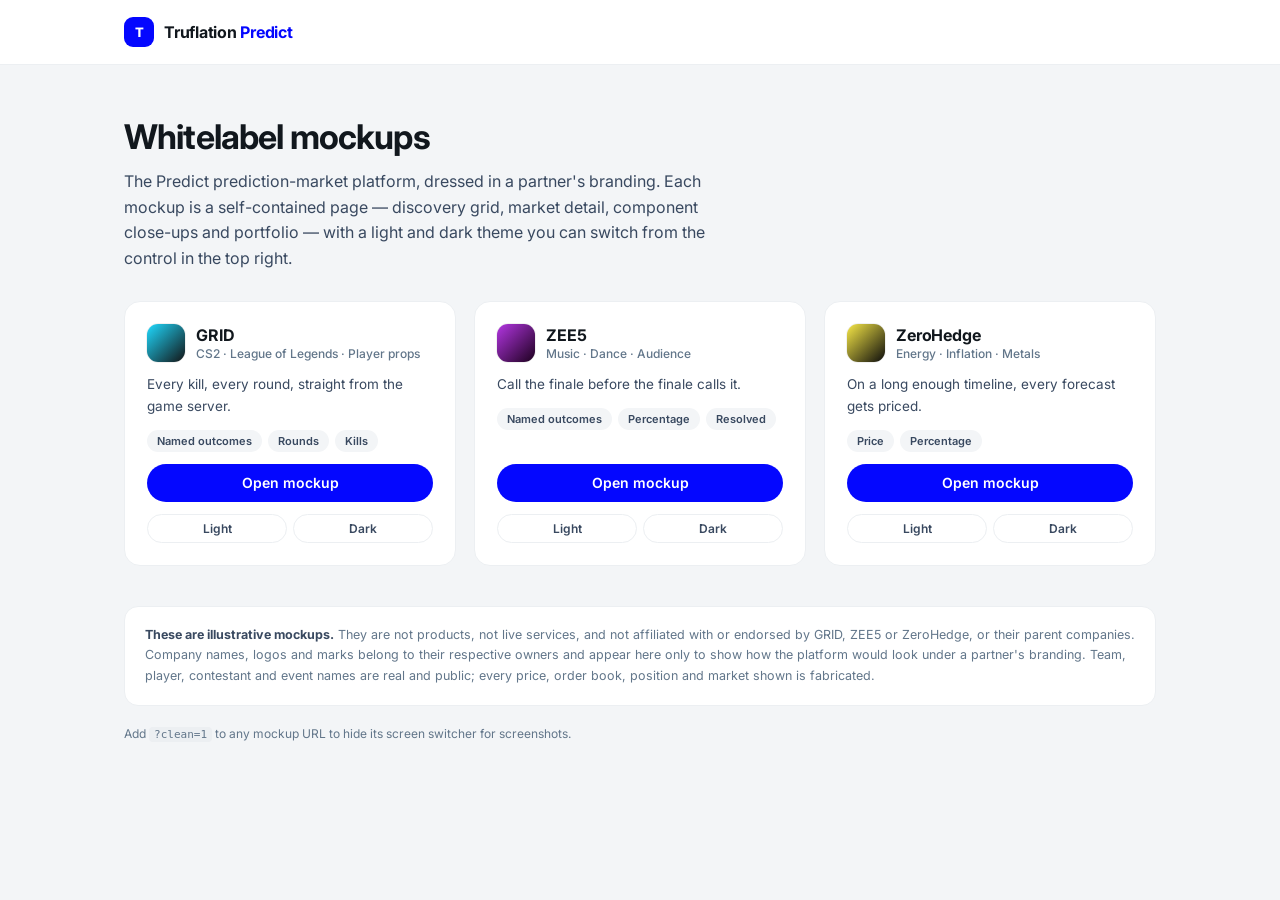
==== index.html @ 8caf2c41 "Sync mockups from sovereign-mocks@51d8900" ====
<!doctype html>
<html lang="en">
<head>
<meta charset="utf-8" />
<meta name="viewport" content="width=device-width, initial-scale=1" />
<title>Predict — Whitelabel Mockups</title>
<!-- Public but not advertised to search engines. These pages carry third-party
     brand marks for demonstration; keeping them out of the index limits how far
     they travel. Delete this one line to make them discoverable. -->
<meta name="robots" content="noindex, nofollow" />
<meta name="description" content="Illustrative whitelabel mockups of the Predict prediction-market platform." />
<link rel="preconnect" href="https://fonts.googleapis.com" />
<link rel="preconnect" href="https://fonts.gstatic.com" crossorigin />
<link rel="stylesheet" href="https://fonts.googleapis.com/css2?family=Inter:wght@400;500;600;700&display=swap" />
<style>
:root {
  --brand: #0407FF; --brand-dark: #0305CC; --brand-tint: #E9EAFF;
  --n-800: #11171D; --n-600: #394960; --n-500: #62768A;
  --n-200: #ECEFF2; --n-150: #F3F5F7; --n-0: #FFFFFF;
  --font: 'Inter', -apple-system, BlinkMacSystemFont, 'Segoe UI', Roboto, sans-serif;
}
* { box-sizing: border-box; }
html, body { margin: 0; padding: 0; }
body { font-family: var(--font); background: var(--n-150); color: var(--n-800); -webkit-font-smoothing: antialiased; }
a { color: inherit; text-decoration: none; }
code { background: var(--n-200); border-radius: 4px; padding: 1px 5px; font-size: .92em; }
.wrap { max-width: 1080px; margin: 0 auto; padding: 0 24px; }

header { background: var(--n-0); border-bottom: 1px solid var(--n-200); }
.head { display: flex; align-items: center; gap: 10px; height: 64px; }
.glyph { width: 30px; height: 30px; border-radius: 9px; display: grid; place-items: center;
         background: var(--brand); color: #fff; font-weight: 800; font-size: 13px; }
.head b { font-size: 16px; font-weight: 700; letter-spacing: -.015em; }
.head b em { font-style: normal; color: var(--brand); }

.hero { padding: 52px 0 30px; }
.hero h1 { margin: 0 0 12px; font-size: 34px; line-height: 1.18; font-weight: 700; letter-spacing: -.025em; }
.hero p { margin: 0; max-width: 62ch; font-size: 16px; line-height: 1.6; color: var(--n-600); }

.grid { display: grid; grid-template-columns: repeat(auto-fit, minmax(280px, 1fr)); gap: 18px; padding-bottom: 40px; }
.card { display: flex; flex-direction: column; gap: 12px; background: var(--n-0);
        border: 1px solid var(--n-200); border-radius: 16px; padding: 22px;
        transition: transform .18s, box-shadow .18s; }
.card:hover { transform: translateY(-2px); box-shadow: 0 12px 30px rgba(15,23,42,.10); }
.card__top { display: flex; align-items: center; gap: 11px; }
.swatch { width: 38px; height: 38px; border-radius: 11px; flex: none; outline: 1px solid rgba(0,0,0,.06); }
.card__top b { font-size: 16px; font-weight: 700; letter-spacing: -.01em; }
.card__top span { display: block; font-size: 12px; font-weight: 500; color: var(--n-500); margin-top: 1px; }
.card p { margin: 0; font-size: 13.5px; line-height: 1.6; color: var(--n-600); }
.tags { display: flex; flex-wrap: wrap; gap: 6px; }
.tag { font-size: 11px; font-weight: 600; color: var(--n-600); background: var(--n-150);
       border-radius: 999px; padding: 4px 10px; }
.open { margin-top: auto; display: inline-flex; align-items: center; justify-content: center;
        height: 38px; border-radius: 999px; background: var(--brand); color: #fff;
        font-size: 14px; font-weight: 600; transition: background .15s; }
.card:hover .open { background: var(--brand-dark); }
.themes { display: flex; gap: 6px; }
.themes a { flex: 1; text-align: center; font-size: 12px; font-weight: 600; color: var(--n-600);
            border: 1px solid var(--n-200); border-radius: 999px; padding: 6px 0; transition: all .15s; }
.themes a:hover { border-color: var(--brand); color: var(--brand); background: var(--brand-tint); }

.note { margin: 0 0 20px; padding: 18px 20px; border-radius: 14px; background: var(--n-0);
        border: 1px solid var(--n-200); font-size: 12.5px; line-height: 1.65; color: var(--n-500); }
.note b { color: var(--n-600); }
footer { padding: 0 0 56px; font-size: 12px; color: var(--n-500); }
</style>
</head>
<body>

<header>
  <div class="wrap head">
    <div class="glyph">T</div>
    <b>Truflation <em>Predict</em></b>
  </div>
</header>

<main class="wrap">
  <section class="hero">
    <h1>Whitelabel mockups</h1>
    <p>
      The Predict prediction-market platform, dressed in a partner's branding. Each
      mockup is a self-contained page &mdash; discovery grid, market detail, component
      close-ups and portfolio &mdash; with a light and dark theme you can switch from the
      control in the top right.
    </p>
  </section>

  <section class="grid">
    <article class="card">
      <div class="card__top">
        <div class="swatch" style="background:linear-gradient(135deg,#1FDAFF,#131415)"></div>
        <div>
          <b>GRID</b>
          <span>CS2 &middot; League of Legends &middot; Player props</span>
        </div>
      </div>
      <p>Every kill, every round, straight from the game server.</p>
      <div class="tags"><span class="tag">Named outcomes</span><span class="tag">Rounds</span><span class="tag">Kills</span></div>
      <a class="open" href="grid.html">Open mockup</a>
      <div class="themes"><a href="grid.html?theme=light">Light</a><a href="grid.html?theme=dark">Dark</a></div>
    </article>
    <article class="card">
      <div class="card__top">
        <div class="swatch" style="background:linear-gradient(135deg,#B336E2,#1D001E)"></div>
        <div>
          <b>ZEE5</b>
          <span>Music &middot; Dance &middot; Audience</span>
        </div>
      </div>
      <p>Call the finale before the finale calls it.</p>
      <div class="tags"><span class="tag">Named outcomes</span><span class="tag">Percentage</span><span class="tag">Resolved</span></div>
      <a class="open" href="zee5.html">Open mockup</a>
      <div class="themes"><a href="zee5.html?theme=light">Light</a><a href="zee5.html?theme=dark">Dark</a></div>
    </article>
    <article class="card">
      <div class="card__top">
        <div class="swatch" style="background:linear-gradient(135deg,#F7E847,#0C0C0C)"></div>
        <div>
          <b>ZeroHedge</b>
          <span>Energy &middot; Inflation &middot; Metals</span>
        </div>
      </div>
      <p>On a long enough timeline, every forecast gets priced.</p>
      <div class="tags"><span class="tag">Price</span><span class="tag">Percentage</span></div>
      <a class="open" href="zerohedge.html">Open mockup</a>
      <div class="themes"><a href="zerohedge.html?theme=light">Light</a><a href="zerohedge.html?theme=dark">Dark</a></div>
    </article>
  </section>

  <p class="note">
    <b>These are illustrative mockups.</b> They are not products, not live services,
    and not affiliated with or endorsed by GRID, ZEE5 or ZeroHedge, or their parent companies.
    Company names, logos and marks belong to their respective owners and appear here
    only to show how the platform would look under a partner's branding. Team, player,
    contestant and event names are real and public; every price, order book, position
    and market shown is fabricated.
  </p>

  <footer>
    Add <code>?clean=1</code> to any mockup URL to hide its screen switcher for screenshots.
  </footer>
</main>

</body>
</html>
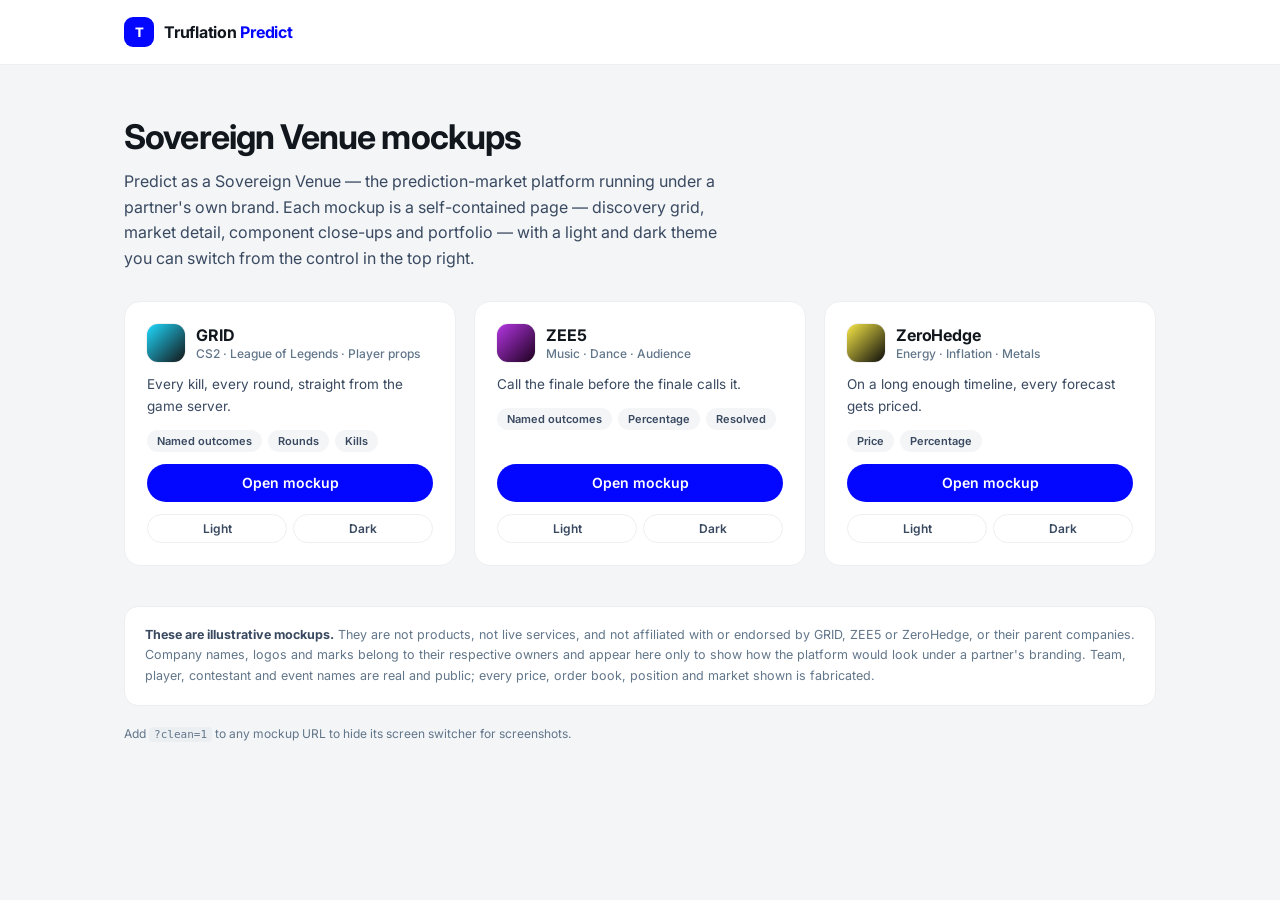
==== commit 2d9be857: "Sync mockups from sovereign-mocks@e43cfa4" ====
--- a/index.html
+++ b/index.html
@@ -3,12 +3,12 @@
 <head>
 <meta charset="utf-8" />
 <meta name="viewport" content="width=device-width, initial-scale=1" />
-<title>Predict — Whitelabel Mockups</title>
+<title>Predict — Sovereign Venue Mockups</title>
 <!-- Public but not advertised to search engines. These pages carry third-party
      brand marks for demonstration; keeping them out of the index limits how far
      they travel. Delete this one line to make them discoverable. -->
 <meta name="robots" content="noindex, nofollow" />
-<meta name="description" content="Illustrative whitelabel mockups of the Predict prediction-market platform." />
+<meta name="description" content="Illustrative Sovereign Venue mockups of the Predict prediction-market platform." />
 <link rel="preconnect" href="https://fonts.googleapis.com" />
 <link rel="preconnect" href="https://fonts.gstatic.com" crossorigin />
 <link rel="stylesheet" href="https://fonts.googleapis.com/css2?family=Inter:wght@400;500;600;700&display=swap" />
@@ -76,12 +76,12 @@
 
 <main class="wrap">
   <section class="hero">
-    <h1>Whitelabel mockups</h1>
+    <h1>Sovereign Venue mockups</h1>
     <p>
-      The Predict prediction-market platform, dressed in a partner's branding. Each
-      mockup is a self-contained page &mdash; discovery grid, market detail, component
-      close-ups and portfolio &mdash; with a light and dark theme you can switch from the
-      control in the top right.
+      Predict as a Sovereign Venue &mdash; the prediction-market platform running
+      under a partner's own brand. Each mockup is a self-contained page &mdash;
+      discovery grid, market detail, component close-ups and portfolio &mdash; with a
+      light and dark theme you can switch from the control in the top right.
     </p>
   </section>
 
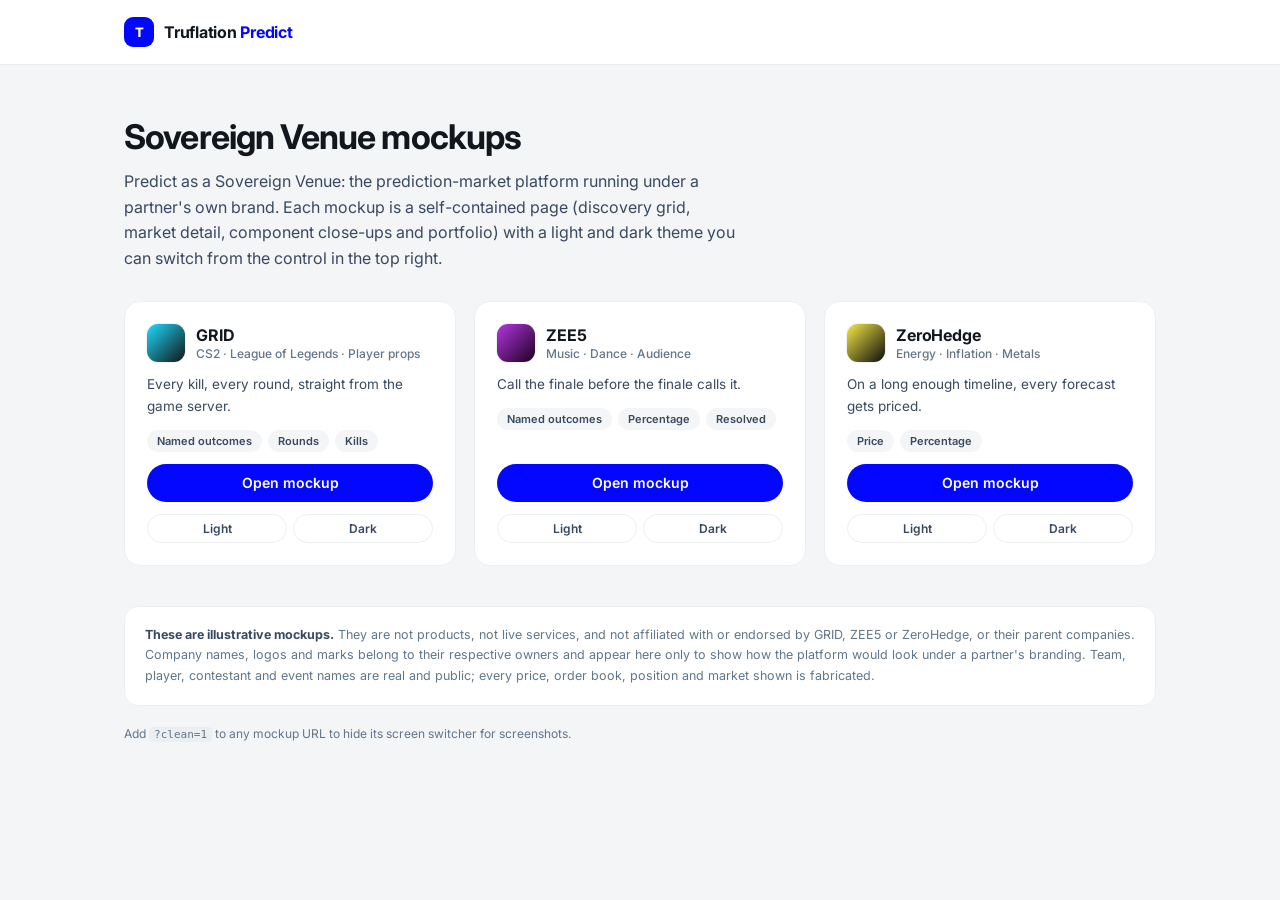
==== commit 86a16856: "Sync mockups from sovereign-mocks@86f4b90" ====
--- a/index.html
+++ b/index.html
@@ -3,7 +3,7 @@
 <head>
 <meta charset="utf-8" />
 <meta name="viewport" content="width=device-width, initial-scale=1" />
-<title>Predict — Sovereign Venue Mockups</title>
+<title>Predict · Sovereign Venue Mockups</title>
 <!-- Public but not advertised to search engines. These pages carry third-party
      brand marks for demonstration; keeping them out of the index limits how far
      they travel. Delete this one line to make them discoverable. -->
@@ -37,7 +37,7 @@
 .hero h1 { margin: 0 0 12px; font-size: 34px; line-height: 1.18; font-weight: 700; letter-spacing: -.025em; }
 .hero p { margin: 0; max-width: 62ch; font-size: 16px; line-height: 1.6; color: var(--n-600); }
 
-.grid { display: grid; grid-template-columns: repeat(auto-fit, minmax(280px, 1fr)); gap: 18px; padding-bottom: 40px; }
+.grid { display: grid; grid-template-columns: repeat(auto-fit, minmax(min(280px, 100%), 1fr)); gap: 18px; padding-bottom: 40px; }
 .card { display: flex; flex-direction: column; gap: 12px; background: var(--n-0);
         border: 1px solid var(--n-200); border-radius: 16px; padding: 22px;
         transition: transform .18s, box-shadow .18s; }
@@ -63,6 +63,16 @@
         border: 1px solid var(--n-200); font-size: 12.5px; line-height: 1.65; color: var(--n-500); }
 .note b { color: var(--n-600); }
 footer { padding: 0 0 56px; font-size: 12px; color: var(--n-500); }
+
+@media (max-width: 720px) {
+  .wrap { padding: 0 16px; }
+  .hero { padding: 32px 0 22px; }
+  .hero h1 { font-size: 26px; }
+  .hero p { font-size: 15px; }
+  .card { padding: 18px; }
+  .note { padding: 16px 17px; }
+  footer { padding-bottom: 40px; }
+}
 </style>
 </head>
 <body>
@@ -78,10 +88,10 @@
   <section class="hero">
     <h1>Sovereign Venue mockups</h1>
     <p>
-      Predict as a Sovereign Venue &mdash; the prediction-market platform running
-      under a partner's own brand. Each mockup is a self-contained page &mdash;
-      discovery grid, market detail, component close-ups and portfolio &mdash; with a
-      light and dark theme you can switch from the control in the top right.
+      Predict as a Sovereign Venue: the prediction-market platform running under a
+      partner's own brand. Each mockup is a self-contained page (discovery grid,
+      market detail, component close-ups and portfolio) with a light and dark theme
+      you can switch from the control in the top right.
     </p>
   </section>
 
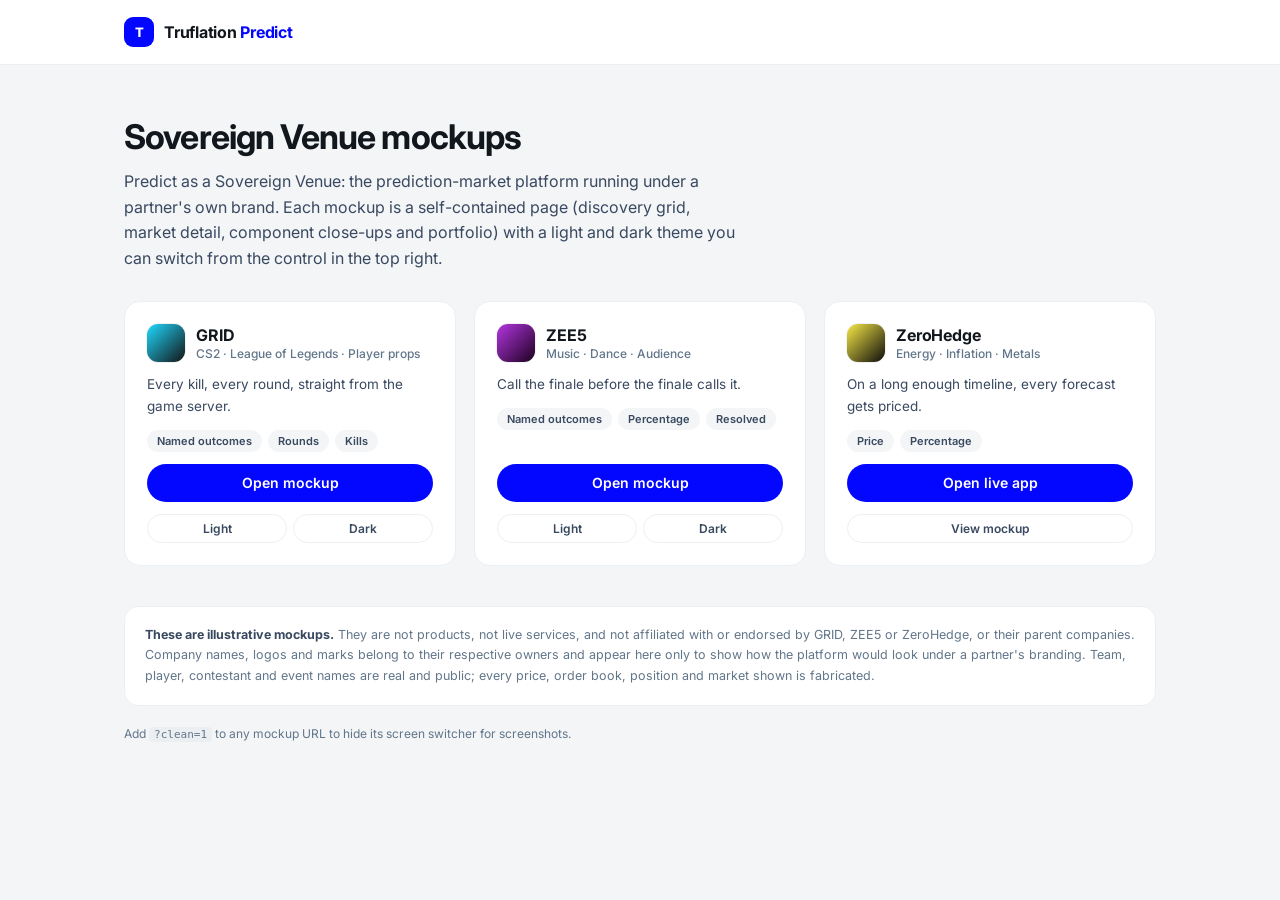
==== commit 82d4203b: "Sync mockups from sovereign-mocks@ccc4c0c" ====
--- a/index.html
+++ b/index.html
@@ -132,8 +132,8 @@
       </div>
       <p>On a long enough timeline, every forecast gets priced.</p>
       <div class="tags"><span class="tag">Price</span><span class="tag">Percentage</span></div>
-      <a class="open" href="zerohedge.html">Open mockup</a>
-      <div class="themes"><a href="zerohedge.html?theme=light">Light</a><a href="zerohedge.html?theme=dark">Dark</a></div>
+      <a class="open" href="zerohedge-app/">Open live app</a>
+      <div class="themes"><a href="zerohedge.html">View mockup</a></div>
     </article>
   </section>
 
